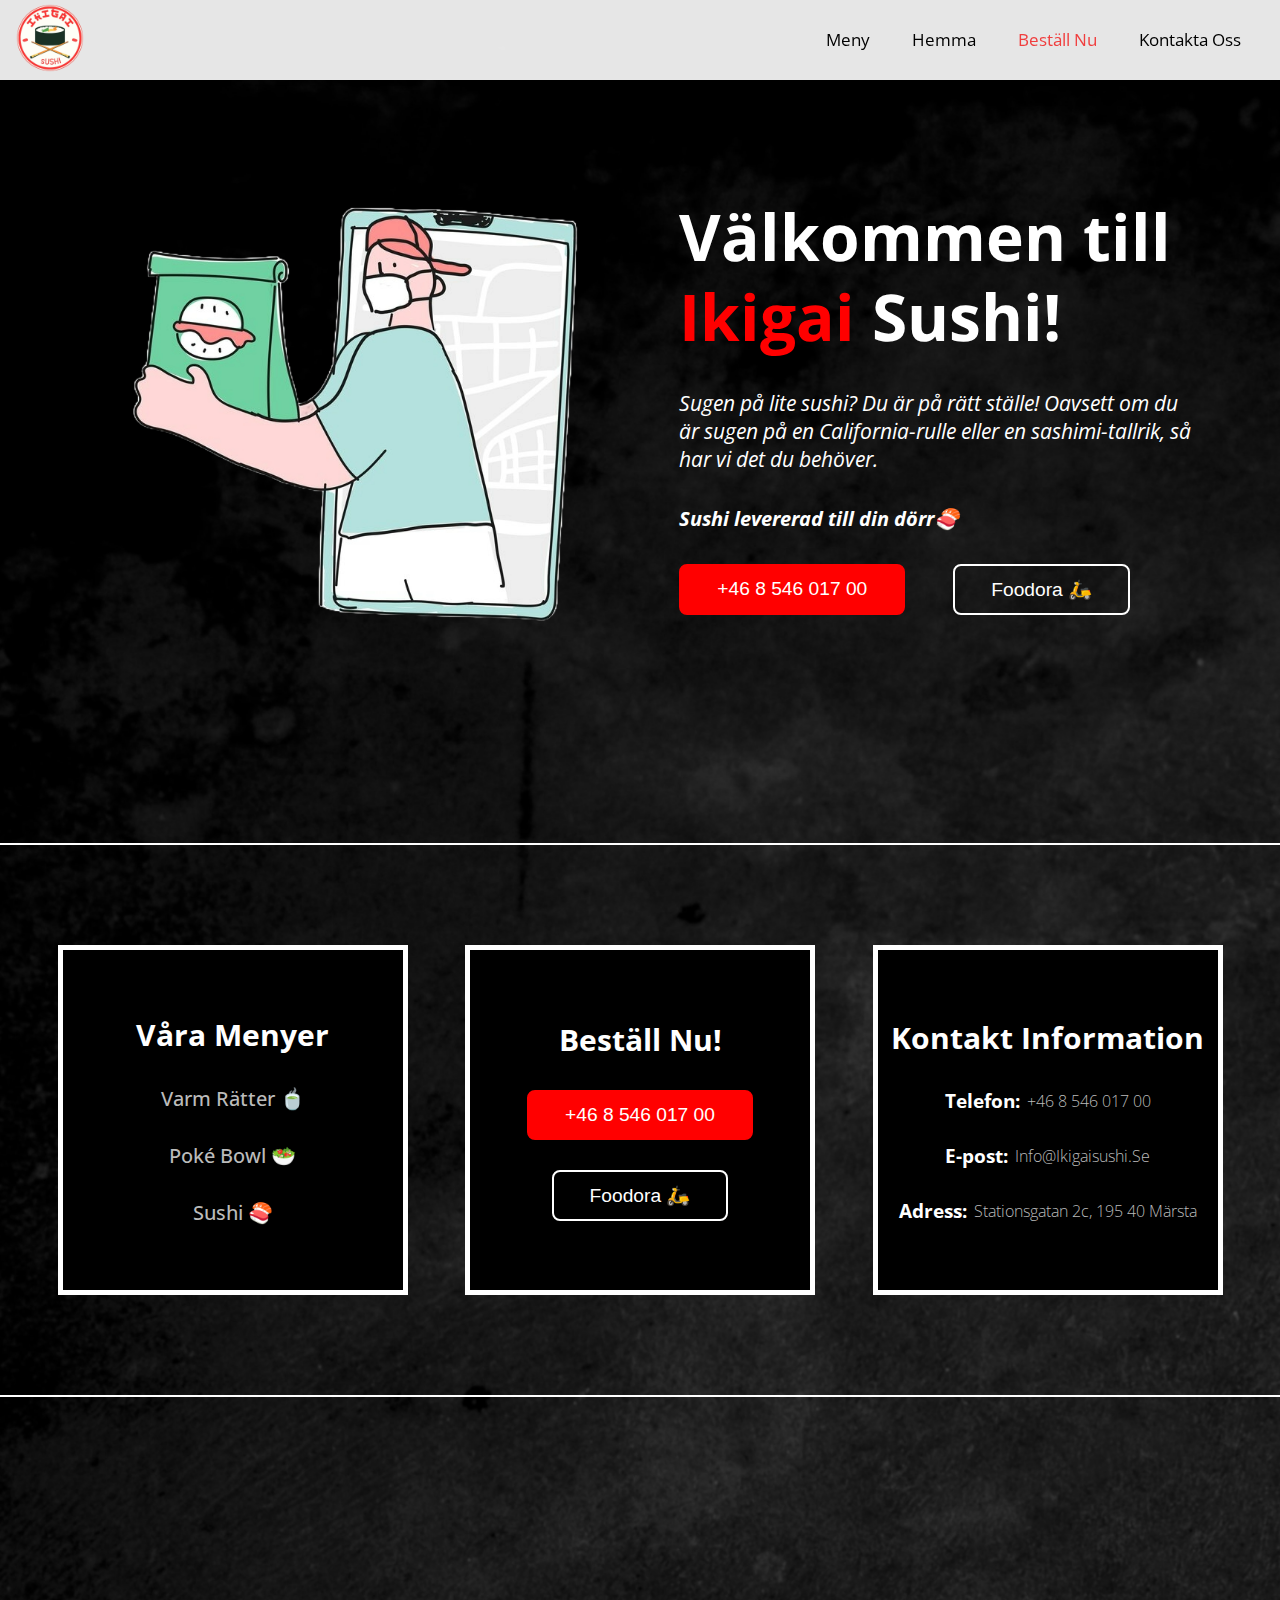
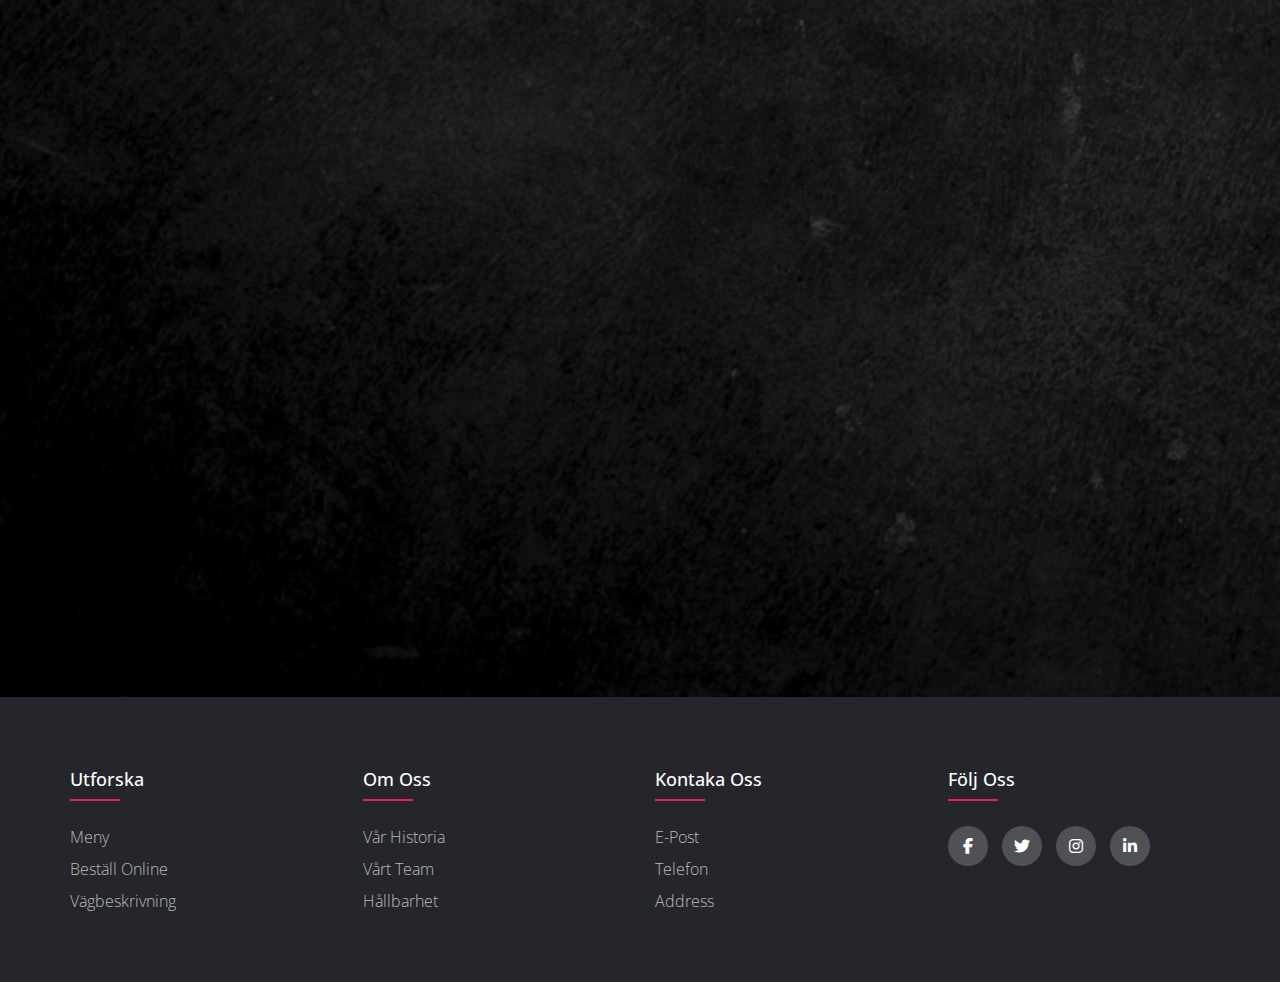
==== contactUs.html @ e011df1f "Ikigai Sushi" ====
<!DOCTYPE html>
<html lang="sv">
  <head>
    <meta charset="UTF-8" />
    <meta name="viewport" content="width=device-width, initial-scale=1.0" />
    <meta
      name="description"
      content="Upptäck Ikigai Sushi, din destination för autentisk sushi i Stockholm och Märsta. Njut av våra handgjorda California-rullar, sashimi, och poké bowls. Beställ nu för snabb leverans via Foodora eller kontakta oss direkt!"
    />
    <title>
      Ikigai Sushi - Bästa Sushi i Stockholm och Märsta | Autentisk Japansk Mat
    </title>
    <link rel="stylesheet" href="style.css" />
    <link
      rel="stylesheet"
      href="https://cdnjs.cloudflare.com/ajax/libs/font-awesome/6.5.1/css/all.min.css"
    />
    <link rel="preconnect" href="https://fonts.googleapis.com" />
    <link rel="preconnect" href="https://fonts.gstatic.com" crossorigin />
    <link
      href="https://fonts.googleapis.com/css2?family=Open+Sans:ital,wght@0,400;0,500;0,600;0,700;0,800;1,400&family=Poppins:ital,wght@0,300;0,400;0,500;0,600;0,700;0,800;1,300;1,400;1,500&family=Roboto+Slab:wght@400;500;600;700;800;900&family=Roboto:ital,wght@0,400;0,500;0,700;0,900;1,400;1,500;1,700;1,900&display=swap"
      rel="stylesheet"
    />
    <link rel="icon" type="image/x-icon" href="bilder/logo.png" />

    <link
      rel="stylesheet"
      href="https://fonts.googleapis.com/css2?family=Material+Symbols+Rounded:opsz,wght,FILL,GRAD@48,400,0,0"
    />

    <script src="script.js" defer></script>
  </head>
  <body>
    <nav>
      <label class="logo">
        <img src="bilder/logo.png" alt="logo" />
      </label>
      <input type="checkbox" id="check" />
      <label for="check" class="checkbtn">
        <i class="fas fa-bars"></i>
      </label>
      <ul>
        <li><a href="meny.html">Meny</a></li>
        <li><a href="index.html">Hemma</a></li>
        <li>
          <a
            target="_blank"
            href="https://www.foodora.se/en/restaurant/zbmp/ikigai-sushi"
            class="buy-now"
            >Beställ Nu</a
          >
        </li>
        <li><a href="contactUs.html">Kontakta Oss</a></li>
      </ul>
    </nav>

    <header class="header">
      <div class="odr-img">
        <img src="bilder/order-food.png" alt="sushi-with chopsticks" />
      </div>

      <div class="hdr-content">
        <h2 class="header-h2">
          Välkommen till<span class="header-red"> Ikigai</span>
          Sushi!
        </h2>
        <p class="header-p">
          Sugen på lite sushi? Du är på rätt ställe! Oavsett om du är sugen på
          en California-rulle eller en sashimi-tallrik, så har vi det du
          behöver.
        </p>
        <h3 class="header-h3">Sushi levererad till din dörr🍣</h3>

        <div class="header-btns">
          <button class="header-btn2">
            <a class="hdr-a" href="tel:+46854601700">+46 8 546 017 00</a>
          </button>
          <button class="header-btn">
            <a
              class="hdr-a"
              target="_blank"
              href="https://www.foodora.se/en/restaurant/zbmp/ikigai-sushi"
              >Foodora 🛵</a
            >
          </button>
        </div>
      </div>
    </header>

    <hr class="hr-1" />

    <section class="odr-section">
      <div class="odr-div menu">
        <h2>Våra Menyer</h2>
        <a href="meny.html#menu-section" target="_blank">Varm Rätter 🍵</a>
        <a href="meny.html#menu-section" target="_blank">Poké Bowl 🥗</a>
        <a href="meny.html#menu-section" target="_blank">Sushi 🍣</a>
      </div>
      <div class="action-div">
        <h2>Beställ Nu!</h2>
        <button class="header-btn2">
          <a class="hdr-a" href="tel:+46854601700">+46 8 546 017 00</a>
        </button>
        <button class="header-btn">
          <a
            class="hdr-a"
            target="_blank"
            href="https://www.foodora.se/en/restaurant/zbmp/ikigai-sushi"
            >Foodora 🛵</a
          >
        </button>
      </div>
      <div class="odr-div contact">
        <h2>Kontakt Information</h2>
        <div class="contacts-info">
          <h3>Telefon:</h3>
          <a href="tel:+46854601700">+46 8 546 017 00</a>
        </div>
        <div class="contacts-info">
          <h3>E-post:</h3>
          <a href="mailto:info@ikigaisushi.se">info@ikigaisushi.se </a>
        </div>
        <div class="contacts-info last">
          <h3>Adress:</h3>
          <a
            href="https://www.google.com/maps/place/Stationsgatan+2c,+195+40+M%C3%A4rsta/@59.6283521,17.8571806,17z/data=!3m1!4b1!4m6!3m5!1s0x465fbc17139b2471:0xfedfe82cd3d1cddf!8m2!3d59.6283494!4d17.8597555!16s%2Fg%2F11t2q5h8lj?entry=ttu"
            target="_blank"
            >Stationsgatan 2c, 195 40 Märsta</a
          >
        </div>
      </div>
    </section>

    <hr class="hr-1" />

    <div class="ggl-maps">
      <iframe
        src="https://www.google.com/maps/embed?pb=!1m18!1m12!1m3!1d2017.2811916368737!2d17.857196076180408!3d59.62832668705261!2m3!1f0!2f0!3f0!3m2!1i1024!2i768!4f13.1!3m3!1m2!1s0x465fbdd129aa3f49%3A0x8462a7da50262468!2sIkigai%20sushi!5e0!3m2!1ssv!2sse!4v1706409526575!5m2!1ssv!2sse"
        width="600"
        height="450"
        style="border: 0"
        allowfullscreen=""
        loading="lazy"
        referrerpolicy="no-referrer-when-downgrade"
      ></iframe>
    </div>

    <footer class="footer">
      <div class="container">
        <div class="row">
          <div class="footer-col">
            <h4>Utforska</h4>
            <ul>
              <li><a href="meny.html">Meny</a></li>
              <li>
                <a
                  target="_blank"
                  href="https://www.foodora.se/en/restaurant/zbmp/ikigai-sushi"
                  >Beställ online</a
                >
              </li>
              <li>
                <a
                  target="_blank"
                  href="https://www.google.com/maps/dir/59.6209787,17.8275386/ikigai+sushi/@59.6223814,17.7981888,5647m/data=!3m2!1e3!4b1!4m9!4m8!1m1!4e1!1m5!1m1!1s0x465fbdd129aa3f49:0x8462a7da50262468!2m2!1d17.859771!2d59.628324?entry=ttu&g_ep=EgoyMDI0MDgyNi4wIKXMDSoASAFQAw%3D%3D"
                  >Vägbeskrivning</a
                >
              </li>
            </ul>
          </div>
          <div class="footer-col">
            <h4>Om Oss</h4>
            <ul>
              <li><a href="#">Vår historia</a></li>
              <li><a href="#">Vårt team</a></li>
              <li><a href="#">Hållbarhet</a></li>
            </ul>
          </div>
          <div class="footer-col">
            <h4>Kontaka Oss</h4>
            <ul>
              <li><a href="contactUs.html">E-post</a></li>
              <li><a href="contactUs.html">Telefon</a></li>
              <li><a href="contactUs.html">Address</a></li>
            </ul>
          </div>
          <div class="footer-col">
            <h4>Följ Oss</h4>
            <div class="social-links">
              <a href="#"><i class="fab fa-facebook-f"></i></a>
              <a href="#"><i class="fab fa-twitter"></i></a>
              <a href="#"><i class="fab fa-instagram"></i></a>
              <a href="#"><i class="fab fa-linkedin-in"></i></a>
            </div>
          </div>
        </div>
      </div>
    </footer>
  </body>
</html>
---- style.css ----
* {
  margin: 0;
  padding: 0;
  border: 0;

  outline: none;
  box-sizing: border-box;
}

@import url("https://fonts.googleapis.com/css2?family=Barlow+Semi+Condensed:wght@500;600&display=swap");

body {
  font-family: "Open Sans", sans-serif;
  background-image: url("bilder/background-img.jpg");
  background-size: cover;
  /* background-position: center center;  */
  overflow-x: hidden;
  user-select: none;
  min-height: 100vh;
}

.btn-a {
  text-decoration: none;
  color: white;
}

.hr-1 {
  border: 1px solid #fff;
  height: 1px;
  margin-top: 2rem;
}

.hr-2 {
  border: 1px solid #fff;
  height: 1px;
  margin-top: 2rem;
}

nav {
  background: #fff;
  height: 80px;
  display: flex;
  align-items: center;
  justify-content: space-between;
  width: 100%;
}
label.logo img {
  width: 100px;
  height: 100px;
}
nav ul {
  float: right;
  margin-right: 20px;
}
nav ul li {
  display: inline-block;
  line-height: 80px;
  margin: 0 5px;
}
nav ul li a {
  color: black;
  font-size: 17px;
  padding: 8px 14px;
  border-radius: 5px;
  text-decoration: none;
}

nav a:hover {
  background-color: #f03e3e;
  color: white;
  transition: 400ms ease-in-out;
}
.checkbtn {
  font-size: 30px;
  color: black;
  float: right;
  line-height: 80px;
  margin-right: 40px;
  cursor: pointer;
  display: none;
}

.buy-now {
  background: none;
  color: #f03e3e;
  cursor: pointer;
}
.buy-now:hover {
  color: #fff;
  transition: 400ms ease-in-out;
  border-radius: 5px;
  padding: 8px 14px;
}

#check {
  display: none;
}
@media (max-width: 952px) {
  label.logo {
    font-size: 30px;
    padding-left: 20px;
  }
  nav ul li a {
    font-size: 16px;
  }
  .buy-now {
    color: black;
  }
  .buy-now:hover {
    color: #f03e3e;
  }
}
@media (max-width: 858px) {
  .checkbtn {
    display: block;
  }

  nav > ul {
    position: fixed;
    width: 100%;
    height: 100vh;
    background: #fff;
    top: 80px;
    left: -100%;
    text-align: center;
    transition: all 0.5s;
  }
  .buy-now {
    color: black;
  }
  .buy-now:hover {
    color: #f03e3e;
  }

  nav ul li {
    display: block;
    margin: 25px 0;
    line-height: 30px;
  }
  nav ul li a {
    font-size: 20px;
  }
  a:hover,
  a.active {
    background: none;
    color: #f03e3e;
  }
  #check:checked ~ ul {
    left: 0;
  }
}

@media (max-width: 500px) {
  nav .logo img {
    height: 75px;
    width: 75px;
  }
  .buy-now {
    color: black;
  }
  .buy-now:hover {
    color: #f03e3e;
  }
}
section {
  background: url(bg1.jpg) no-repeat;
  background-size: cover;
  height: calc(100vh - 80px);
}

/* -----------HEADER------------ */

.header {
  display: flex;
  justify-content: space-evenly;
  margin-top: 3rem;
  align-items: center;
  padding: 3rem;
  position: relative;
  margin-bottom: 7rem;
}

.hdr-content,
.mdrn-content {
  display: flex;
  flex-direction: column;
  width: 40vw;
  gap: 2rem;
}

.header-h2 {
  font-size: 4rem;
  color: white;
  line-height: 5rem;
}

.header-red {
  color: red;
}

.header-p,
.mdrn-p {
  color: white;
  font-size: 1.3rem;
  font-style: italic;
}

.header-btns,
.mdrn-btns {
  display: flex;
  gap: 3rem;
  justify-content: baseline;
}

.header-btn,
.mdrn-btn {
  background: none;
  color: white;
  border: 2px solid #fff;
  border-radius: 0.5rem;
  padding: 12px 36px;
  font-size: 1.2rem;
  cursor: pointer;
}

.hdr-a {
  text-decoration: none;
  color: white;
  font-size: 1.2rem;
}

.header-btn2,
.mdrn-btn2,
.testimonial-box button {
  background: red;
  color: white;
  border-radius: 0.5rem;
  padding: 12px 36px;
  font-size: 1.2rem;
  border: 2px solid red;
  cursor: pointer;
}

.header-h3 {
  color: white;
  font-style: italic;
  font-size: 20px;
}

.header-btn2:hover,
.mdrn-btn2:hover {
  background: none;
  color: white;
  border: 2px solid #fff;
  border-radius: 0.5rem;
  padding: 12px 36px;
  font-size: 1.2rem;
  transition: 400ms all ease-in-out;
}

.header-btn:hover,
.mdrn-btn:hover {
  background: red;
  color: white;
  border-radius: 0.5rem;
  padding: 12px 36px;
  font-size: 1.2rem;
  transition: 400ms all ease-in-out;
  border: none;
}

.header-btn2 > a,
.header-btn > a {
  text-decoration: none;
  color: white;
}

.hdr-img > img {
  width: 30rem;
  height: 20rem;
  border: solid 3px #fff;
  margin-top: 7rem;
}

nav {
  position: fixed; /* Fixed position to keep it at the top */
  top: 0; /* Position it at the top */
  left: 0;
  width: 100%; /* Occupy full width of the viewport */
  z-index: 1000; /* Ensure it's above other elements */
  background-color: rgba(255, 255, 255, 0.9); /* Semi-transparent background */
  box-shadow: 0 2px 4px rgba(0, 0, 0, 0.1); /* Optional: Add a shadow */
}

/* Adjustments for other elements */
body {
  margin-top: 80px; /* Ensure content doesn't go under the fixed navbar */
}

.odr-img img {
  width: 550px;
  height: 550px;
}

/* ---------------------HEADER RESPONSIVE------------ */
@media screen and (max-width: 1200px) {
  header {
    flex-direction: column-reverse;
    gap: 1rem;
    margin-top: 2rem;
    margin-bottom: 5rem;
  }
  .hdr-img > img {
    width: 45rem;
    height: 30rem;
  }

  .hdr-content {
    width: 60vw;
    text-align: center;
  }
  .hdr-content h2 {
    font-size: 2.8rem;
    line-height: 3rem;
  }
  .header-btns {
    margin: auto;
  }
}

@media screen and (max-width: 658px) {
  header {
    margin-bottom: 5rem;
  }
  .hdr-content {
    width: 90vw;
  }

  .hdr-img > img {
    width: 23rem;
    height: 15rem;
  }

  .hdr-content h2 {
    font-size: 2.4rem;
    line-height: 2.6rem;
  }
  .hdr-content p {
    font-size: 1.2rem;
  }
  .mdrn-btn,
  .mdrn-btn2 .header-btn,
  .header-btn2 {
    padding: 10px 16px;
  }

  .mdrn-btn:hover,
  .mdrn-btn2:hover .header-btn:hover,
  .header-btn2:hover {
    padding: 10px 16px;
  }
  .header-btns {
    flex-direction: column;
    gap: 0.5rem;
  }

  .odr-img img {
    width: 300px;
    height: 300px;
  }
}

/* -------------------Slider------------- */

.container {
  max-width: 1200px;
  width: 95%;
  height: fit-content;
  margin: auto;
  margin-bottom: 4rem;
}
.slider-wrapper {
  position: relative;
}
.slider-wrapper .slide-button {
  position: absolute;
  top: 50%;
  outline: none;
  border: none;
  height: 50px;
  width: 50px;
  z-index: 5;
  color: #fff;
  display: flex;
  cursor: pointer;
  font-size: 2.2rem;
  background: #000;
  align-items: center;
  justify-content: center;
  border-radius: 50%;
  transform: translateY(-50%);
}
.slider-wrapper .slide-button:hover {
  background: #404040;
}
.slider-wrapper .slide-button#prev-slide {
  left: -25px;
  display: none;
}
.slider-wrapper .slide-button#next-slide {
  right: -25px;
}
.slider-wrapper .image-list {
  display: grid;
  grid-template-columns: repeat(10, 1fr);
  gap: 18px;
  font-size: 0;
  list-style: none;
  margin-bottom: 30px;
  overflow-x: auto;
  scrollbar-width: none;
}
.slider-wrapper .image-list::-webkit-scrollbar {
  display: none;
}
.slider-wrapper .image-list .image-item {
  width: 325px;
  height: 400px;
  object-fit: cover;
}
.container .slider-scrollbar {
  height: 24px;
  width: 100%;
  display: flex;
  align-items: center;
}
.slider-scrollbar .scrollbar-track {
  background: #ccc;
  width: 100%;
  height: 2px;
  display: flex;
  align-items: center;
  border-radius: 4px;
  position: relative;
}
.slider-scrollbar:hover .scrollbar-track {
  height: 4px;
}
.slider-scrollbar .scrollbar-thumb {
  position: absolute;
  background: #000;
  top: 0;
  bottom: 0;
  width: 50%;
  height: 100%;
  cursor: grab;
  border-radius: inherit;
}
.slider-scrollbar .scrollbar-thumb:active {
  cursor: grabbing;
  height: 8px;
  top: -2px;
}
.slider-scrollbar .scrollbar-thumb::after {
  content: "";
  position: absolute;
  left: 0;
  right: 0;
  top: -10px;
  bottom: -10px;
}
.container h2 {
  color: white;
  text-align: center;
  font-size: 40px;
  margin: 40px;
  font-weight: 600;
}

/* Styles for mobile and tablets */
@media only screen and (max-width: 1023px) {
  .slider-wrapper .slide-button {
    display: none !important;
  }
  .slider-wrapper .image-list {
    gap: 10px;
    margin-bottom: 15px;
    scroll-snap-type: x mandatory;
  }
  .slider-wrapper .image-list .image-item {
    width: 380px;
    height: 480px;
  }
  .slider-scrollbar .scrollbar-thumb {
    width: 20%;
  }
}
@media screen and (max-width: 410px) {
  .container h2 {
    font-size: 26px;
  }
}
/*------------------------- Modern Food ---------------------*/
.modern-food {
  display: flex;
  padding: 1rem;
  width: 100vw;
  margin: 3rem auto;
  align-items: center;
  justify-content: space-evenly;
}
.mdrn-h2 {
  font-size: 2.6rem;
  font-weight: 700;
  color: #fff;
}

.mdrn-img1 {
  width: 700px;
  height: 500px;
  margin-top: 5rem;
}

@media screen and (max-width: 1050px) {
  .modern-food {
    display: flex;
    flex-direction: column;
    width: 90vw;
    margin-top: 7rem;
    margin-bottom: 3rem;
  }

  .mdrn-content {
    width: 70vw;
  }

  .mdrn-btns {
    gap: 0.5rem;
  }

  .mdrn-btns {
    justify-content: start;
  }

  .mdrn-img1 {
    width: 700px;
    height: 450px;
    margin: 0;
  }
}
@media screen and (max-width: 750px) {
  .modern-food {
    display: flex;
    flex-direction: column;
    margin-top: 6rem;
    margin-bottom: 4rem;
  }

  .mdrn-content {
    width: 70vw;
  }

  .mdrn-content h2 {
    font-size: 2.4rem;
  }

  .mdrn-content p {
    font-size: 1.3rem;
  }
  .mdrn-btns {
    width: 40vw;
  }

  .mdrn-btns {
    justify-content: start;
    width: 80vw;
  }

  .mdrn-img1 {
    width: 450px;
    height: 320px;
    margin-right: -4rem;
  }
}
@media screen and (max-width: 450px) {
  .modern-food {
    display: flex;
    flex-direction: column;
    margin-top: 7rem;
    margin-bottom: 15rem;
  }

  .mdrn-content {
    width: 70vw;
  }

  .mdrn-content h2 {
    font-size: 2rem;
  }

  .mdrn-content p {
    font-size: 1rem;
  }
  .mdrn-btns {
    width: 40vw;
  }

  .mdrn-btns {
    flex-direction: column;
    justify-content: start;
    width: 80vw;
  }

  .mdrn-img1 {
    width: 300px;
    height: 200px;
    margin-right: -4rem;
    margin-top: 2rem;
  }

  .ggl-maps {
    margin-top: 100px;
    margin-bottom: 100px;
  }
}

/*------------ Sushi Rolls--------------- */

.testimonial-box {
  height: 100%;
  font-family: "Barlow Semi Condensed", sans-serif;
}

.testimonial-box a:link,
.testimonial-box a:active,
.testimonial-box a:visited,
.testimonial-box a:hover {
  color: #3f51b5;
}

.testimonialH2 {
  margin: 30px auto;
  color: white;
  font-size: 32px;
  text-align: center;
}

.outerdiv {
  display: flex;
  align-items: center;
  justify-content: center;
}
.innerdiv {
  transform: scale(0.9);
  margin: 1rem;
  display: grid;
  grid-gap: 1.5rem;
  grid-template-rows: repeat(2, 15rem);
  grid-template-columns: repeat(4, 17rem);
}
.eachdiv {
  padding: 1rem 2rem;
  border-radius: 0.8rem;
  box-shadow: 5px 5px 20px #6d6b6b6b;
  color: white;
}
.div1 {
  background: #733fc8;
  grid-column: 1/3;
  grid-row: 1/2;
  background-image: url(https://raw.githubusercontent.com/RahulSahOfficial/testimonials_grid_section/5532c958b7d3c9b910a216b198fdd21c73112d84/images/bg-pattern-quotation.svg);
  background-repeat: no-repeat;
  background-position-x: 25rem;
}
.div2 {
  background: #49556b;
  grid-column: 3/4;
  grid-row: 1/2;
}
.div3 {
  background: white;
  grid-column: 4/5;
  grid-row: 1/3;
  color: black;
}
.div4 {
  background: rgb(0, 0, 0);
  grid-column: 1/2;
  grid-row: 2/3;
}
.div5 {
  background: #18202d;
  grid-column: 2/4;
  grid-row: 2/3;
}
.userdetails {
  display: flex;
}
.imgbox {
  margin-right: 1rem;
}
.imgbox img {
  border-radius: 50%;
  width: 2rem;
  border: 2px solid #cec5c5;
}
.detbox {
  display: flex;
  flex-direction: column;
  justify-content: center;
}
.detbox p {
  margin: 0;
}
.detbox .name {
  color: hsl(0, 0%, 81%);
  font-size: 0.9rem;
  margin-bottom: 0.1rem;
  font-weight: 600;
}
.detbox .name.dark {
  color: #49505a;
}

.review h4 {
  font-size: 1.4rem;
  color: #f3deff;
  font-weight: 600;
  line-height: 1.5;
  margin-bottom: 0.8rem;
}
.review.dark h4 {
  color: #4b5258;
}
.review p {
  font-size: 0.95rem;
  color: white;
  font-weight: 500;
  opacity: 50%;
  line-height: 1.5;
}
.review.dark p {
  color: #0e0e0e;
}

@media only screen and (max-width: 1000px) {
  .innerdiv {
    transform: scale(0.7);
  }
}
@media only screen and (max-width: 800px) {
  .innerdiv {
    transform: scale(0.6);
  }
}
@media only screen and (max-width: 600px) {
  .div1 {
    background-position-x: 10rem;
  }
  .innerdiv {
    display: flex;
    flex-direction: column;
    transform: scale(1);
    margin: 2rem;
    margin-bottom: 5rem;
  }
  .attribution {
    position: relative;
  }
}

/* -------------footer------------ */
.ggl-maps {
  display: flex;
  width: 100%;
  height: 100vh;
  justify-content: center;
  align-items: center;
}

iframe {
  width: 80%;
  height: 500px;
}

footer .container {
  max-width: 1170px;
  margin: auto;
}
.row {
  display: flex;
  flex-wrap: wrap;
}
ul {
  list-style: none;
}
.footer {
  background-color: #24262b;
  padding: 70px 0;
}
.footer-col {
  width: 25%;
  padding: 0 15px;
}
.footer-col h4 {
  font-size: 18px;
  color: #ffffff;
  text-transform: capitalize;
  margin-bottom: 35px;
  font-weight: 500;
  position: relative;
}
.footer-col h4::before {
  content: "";
  position: absolute;
  left: 0;
  bottom: -10px;
  background-color: #e91e63;
  height: 2px;
  box-sizing: border-box;
  width: 50px;
}
.footer-col ul li:not(:last-child) {
  margin-bottom: 10px;
}
.footer-col ul li a,
.menu a,
.contact a {
  font-size: 16px;
  text-transform: capitalize;
  color: #ffffff;
  text-decoration: none;
  font-weight: 300;
  color: #bbbbbb;
  display: block;
  transition: all 0.3s ease;
}
.footer-col ul li a:hover,
.menu a:hover,
.contact a:hover {
  color: #ffffff;
  padding-left: 8px;
}
.footer-col .social-links a {
  display: inline-block;
  height: 40px;
  width: 40px;
  background-color: rgba(255, 255, 255, 0.2);
  margin: 0 10px 10px 0;
  text-align: center;
  line-height: 40px;
  border-radius: 50%;
  color: #ffffff;
  transition: all 0.5s ease;
}
.footer-col .social-links a:hover {
  color: #24262b;
  background-color: #ffffff;
}

/*responsive*/

@media (max-width: 767px) {
  .footer-col {
    width: 50%;
    margin-bottom: 30px;
  }
}
@media (max-width: 574px) {
  .footer-col {
    width: 100%;
  }
}

/* -----------------OdrSection----------------- */
.odr-section {
  color: white;
  width: 100%;
  height: 100%;
  display: flex;
  align-items: center;
  margin: 100px auto;
  justify-content: space-evenly;
}

.menu,
.contact,
.action-div {
  display: flex;
  flex-direction: column;
  gap: 30px;
  background-color: #000;
  border: 5px solid #fff;
  width: 350px;
  height: 350px;
  align-items: center;
  justify-content: center;
}

.menu h2 {
  font-size: 35px;
}

.menu a {
  font-size: 20px;
  font-weight: 500;
}

.contact h2,
.menu h2,
.action-div h2 {
  font-size: 30px;
}

.contacts-info {
  display: flex;
  align-items: center;
  gap: 7px;
}

.action-div {
  align-items: center;
}

/* -----------Odr responsive---------------- */
@media screen and (max-width: 1150px) {
  .odr-section {
    flex-direction: column;
    gap: 40px;
  }
}

@media screen and (max-width: 350px) {
  .menu,
  .contact,
  .action-div {
    width: 300px;
  }

  .contact h2 {
    font-size: 25px;
  }

  .last {
    display: flex;
    flex-direction: column;
  }
}

/*------------------MenuSLider------------------  */

.img-slider {
  position: relative;
  width: 100%;
  height: 500px;
  margin-top: 80px;
  background: #1d212b;
}

.img-slider .slide {
  z-index: 1;
  position: absolute;
  width: 100%;
  height: 100%;
  clip-path: circle(0% at 0 50%);
}

.img-slider .slide.active {
  clip-path: circle(150% at 0 50%);
  transition: 2s;
  transition-property: clip-path;
}

.img-slider .slide img {
  z-index: 1;
  width: 100%; /* Fill the width of the slide */
  height: 100%; /* Fill the height of the slide */
  object-fit: cover; /* Maintain aspect ratio and cover the entire slide */
  border-radius: 5px;
}

.img-slider .slide .info {
  position: absolute;
  bottom: 50px;
  left: 50px;
  padding: 20px 30px;
  background: linear-gradient(
    to right,
    rgba(0, 0, 0, 0.8),
    rgba(255, 8, 8, 0.3)
  );
  border-radius: 8px;
  color: #fff;
  max-width: 35%;
  animation: fadeIn 1.5s ease-out forwards;
}

.img-slider .slide .info h2 {
  color: #fff;
  font-size: 48px;
  font-weight: 800;
  letter-spacing: 2px;
  margin-bottom: 10px;
  text-transform: uppercase;
}

.img-slider .slide .info p {
  color: #ddd;
  font-size: 18px;
  line-height: 1.6;
  width: 100%;
}

@keyframes fadeIn {
  0% {
    opacity: 0;
  }
  100% {
    opacity: 1;
  }
}

.img-slider .navigation {
  z-index: 2;
  position: absolute;
  display: flex;
  bottom: 30px;
  left: 50%;
  transform: translateX(-50%);
}

.img-slider .navigation .btn {
  background: rgba(255, 255, 255, 0.5);
  width: 12px;
  height: 12px;
  margin: 10px;
  border-radius: 50%;
  cursor: pointer;
}

.img-slider .navigation .btn.active {
  background: #fd0a0a;
  box-shadow: 0 0 2px rgba(0, 0, 0, 0.5);
}

@media (max-width: 820px) {
  .img-slider {
    width: auto;
    height: 375px;
  }

  .img-slider .slide .info {
    padding: 10px 25px;
    max-width: 50%;
  }

  .img-slider .slide .info h2 {
    font-size: 35px;
  }

  .img-slider .slide .info p {
    font-size: 15px;
  }

  .img-slider .navigation {
    bottom: 25px;
  }

  .img-slider .navigation .btn {
    width: 10px;
    height: 10px;
    margin: 8px;
  }
}

@media (max-width: 620px) {
  .img-slider {
    width: auto;
    height: 250px;
  }

  .img-slider .slide .info {
    padding: 10px 20px;
    max-width: 70%;
  }

  .img-slider .slide .info h2 {
    font-size: 30px;
  }

  .img-slider .slide .info p {
    font-size: 13px;
  }

  .img-slider .navigation {
    bottom: 15px;
  }

  .img-slider .navigation .btn {
    width: 8px;
    height: 8px;
    margin: 6px;
  }
}

@media (max-width: 420px) {
  .img-slider {
    width: auto;
    height: 200px;
  }

  .img-slider .slide .info {
    padding: 5px 10px;
    max-width: 90%;
  }

  .img-slider .slide .info h2 {
    font-size: 25px;
  }

  .img-slider .slide .info p {
    font-size: 11px;
  }

  .img-slider .navigation {
    bottom: 10px;
  }
}

/* --------------------------MenuSection------------------ */

.menu-section {
  text-align: center;
  padding: 20px;
  margin: 20px 0;
  height: auto;
}

.menu-section h2 {
  margin-bottom: 20px;
  font-size: 42px;
  color: white;
  padding: 10px;
}

/* Desktop First */
.menu-grid {
  display: flex;
  flex-wrap: wrap;
  justify-content: center;
  gap: 20px;
}

.menu-item {
  border: 5px solid #ddd;
  border-radius: 8px;
  overflow: hidden;
  flex: 1 1 calc(33.333% - 20px); /* 3 items per row */
  max-width: calc(33.333% - 20px);
  transition: transform 0.3s ease, box-shadow 0.3s ease; /* Smooth transition */
  box-shadow: 0 4px 8px rgba(0, 0, 0, 0.1); /* Initial subtle shadow */
}

.menu-item img {
  width: 100%;
  height: auto;
  cursor: pointer;
}

/* Hover Effect */
.menu-item:hover {
  transform: scale(1.05); /* Slightly enlarge the image */
}

/* Tablet (Max-width: 991px) */
@media (max-width: 991px) {
  .menu-item {
    flex: 1 1 calc(50% - 20px); /* 2 items per row */
    max-width: calc(50% - 20px);
  }
}

/* Mobile (Max-width: 599px) */
@media (max-width: 599px) {
  .menu-item {
    flex: 1 1 100%; /* 1 item per row */
    max-width: 100%;
  }
}
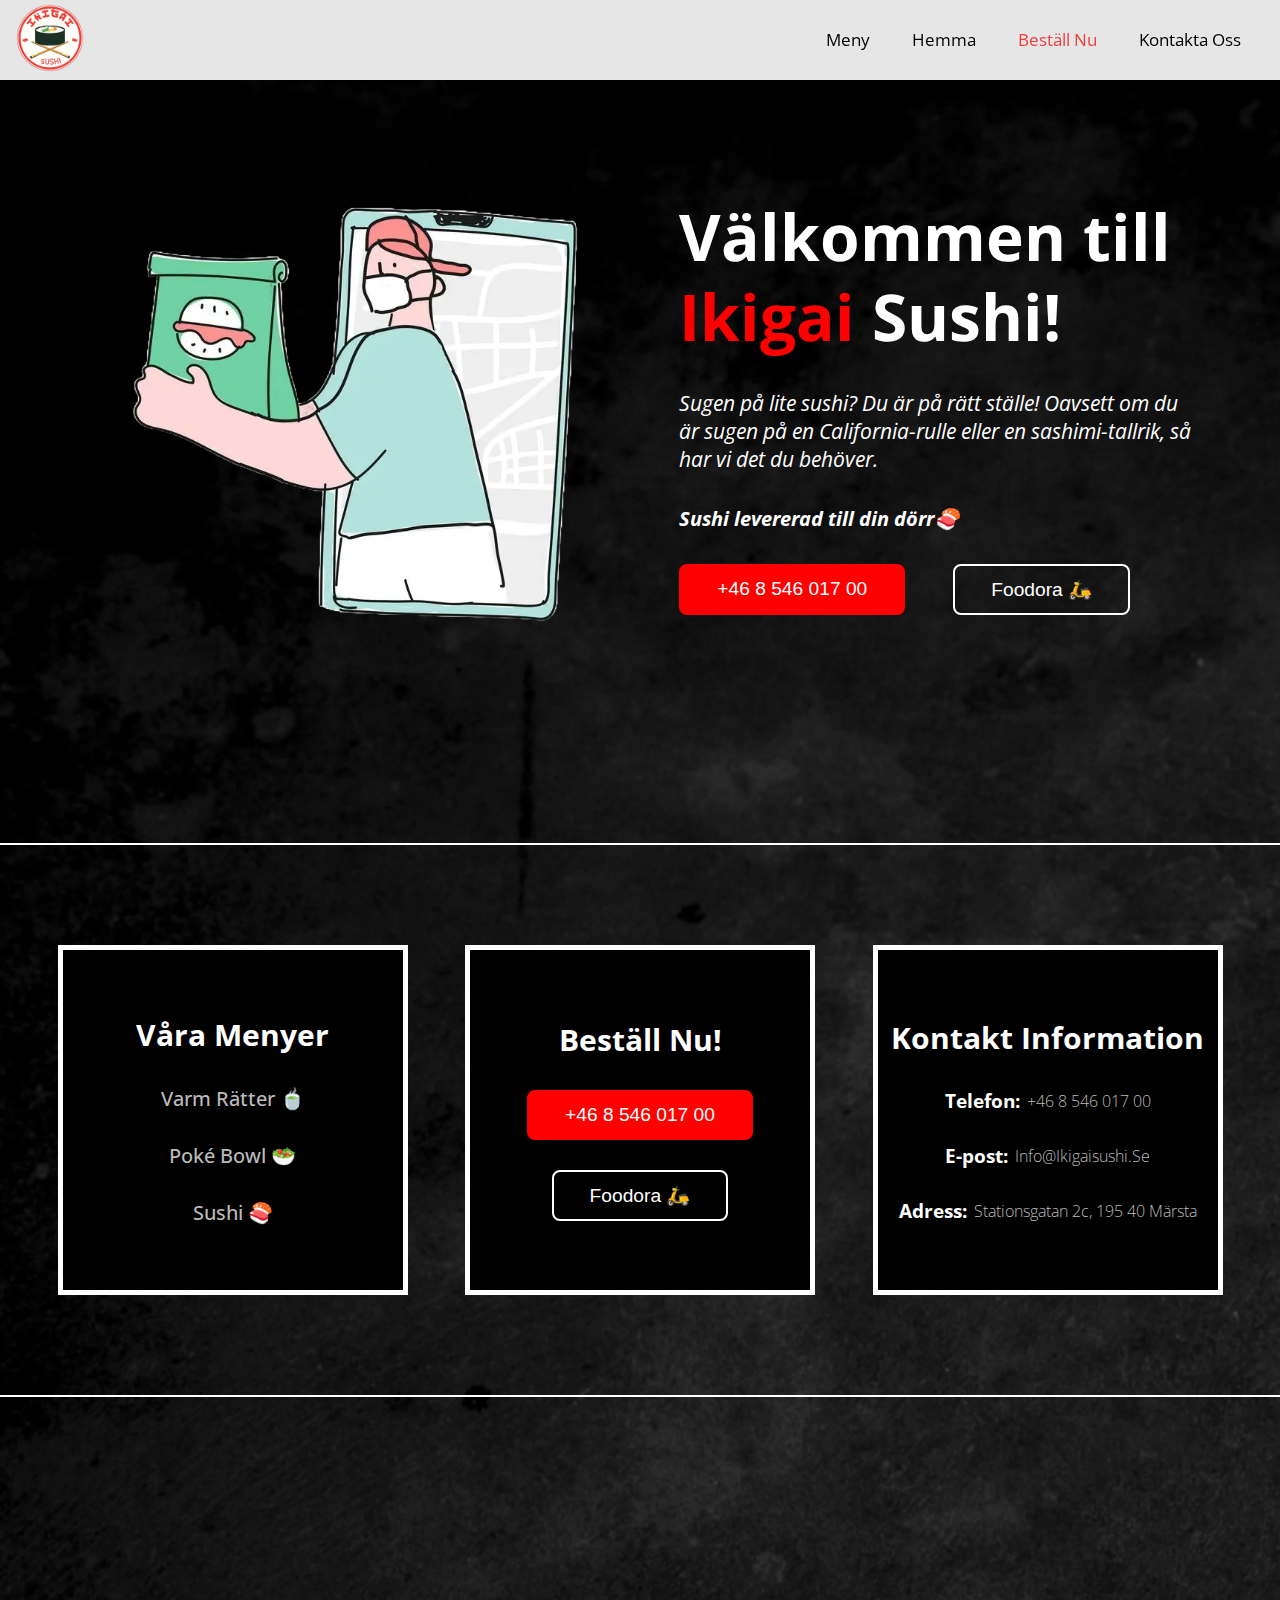
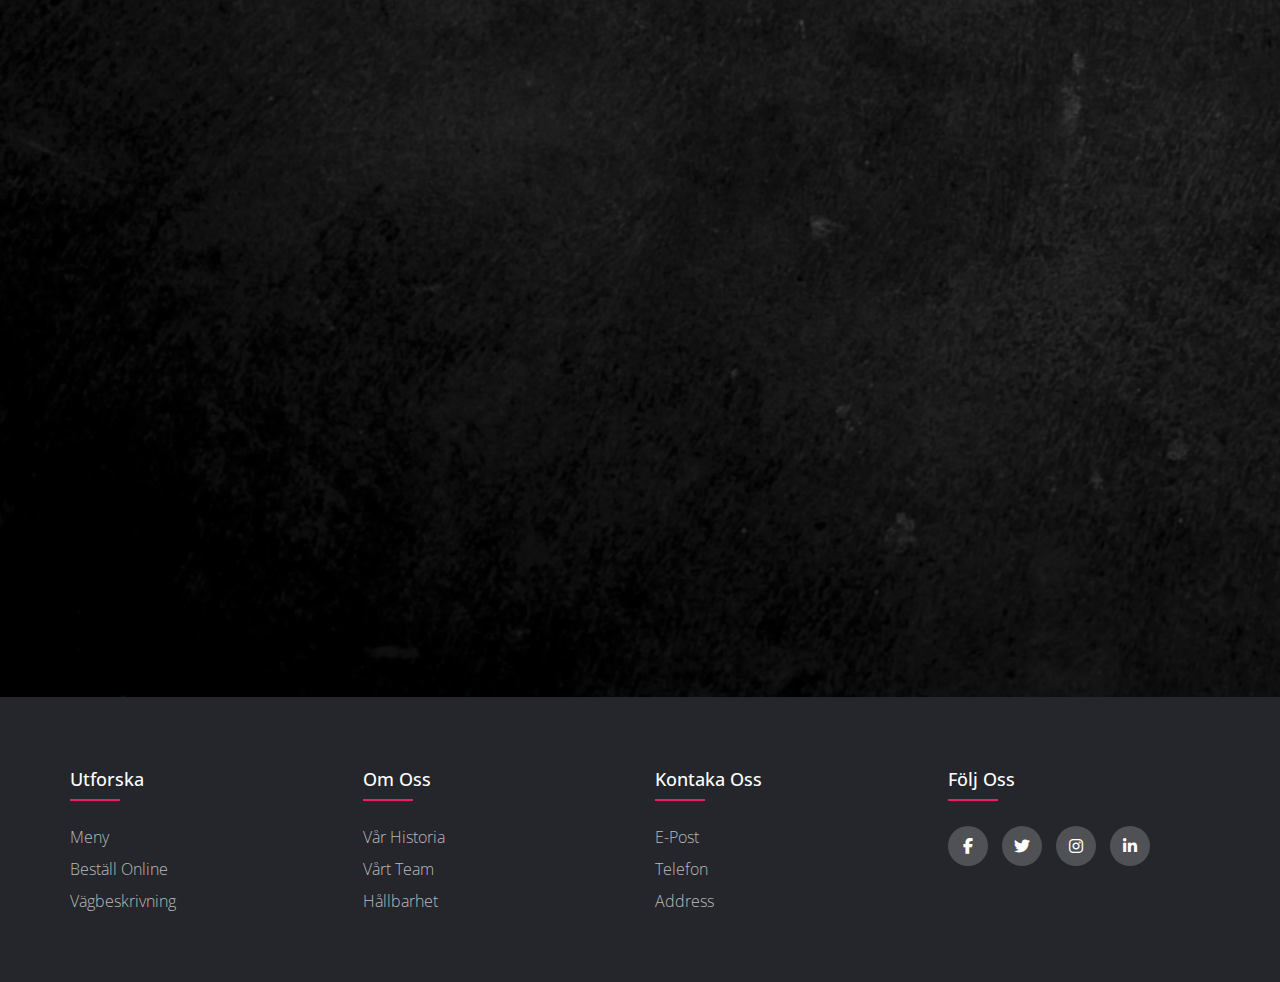
==== commit b1398483: "Changed image format to webp" ====
--- a/contactUs.html
+++ b/contactUs.html
@@ -21,7 +21,7 @@
       href="https://fonts.googleapis.com/css2?family=Open+Sans:ital,wght@0,400;0,500;0,600;0,700;0,800;1,400&family=Poppins:ital,wght@0,300;0,400;0,500;0,600;0,700;0,800;1,300;1,400;1,500&family=Roboto+Slab:wght@400;500;600;700;800;900&family=Roboto:ital,wght@0,400;0,500;0,700;0,900;1,400;1,500;1,700;1,900&display=swap"
       rel="stylesheet"
     />
-    <link rel="icon" type="image/x-icon" href="bilder/logo.png" />
+    <link rel="icon" type="image/x-icon" href="bilder/logo.webp" />
 
     <link
       rel="stylesheet"
@@ -33,7 +33,7 @@
   <body>
     <nav>
       <label class="logo">
-        <img src="bilder/logo.png" alt="logo" />
+        <img src="bilder/logo.webp" alt="logo" />
       </label>
       <input type="checkbox" id="check" />
       <label for="check" class="checkbtn">
@@ -56,7 +56,7 @@
 
     <header class="header">
       <div class="odr-img">
-        <img src="bilder/order-food.png" alt="sushi-with chopsticks" />
+        <img src="bilder/order-food.webp" alt="sushi-with chopsticks" />
       </div>
 
       <div class="hdr-content">
--- a/style.css
+++ b/style.css
@@ -11,7 +11,7 @@
 
 body {
   font-family: "Open Sans", sans-serif;
-  background-image: url("bilder/background-img.jpg");
+  background-image: url("bilder/background-img.webp");
   background-size: cover;
   /* background-position: center center;  */
   overflow-x: hidden;
@@ -163,7 +163,7 @@
   }
 }
 section {
-  background: url(bg1.jpg) no-repeat;
+  background: url(bg1.webp) no-repeat;
   background-size: cover;
   height: calc(100vh - 80px);
 }
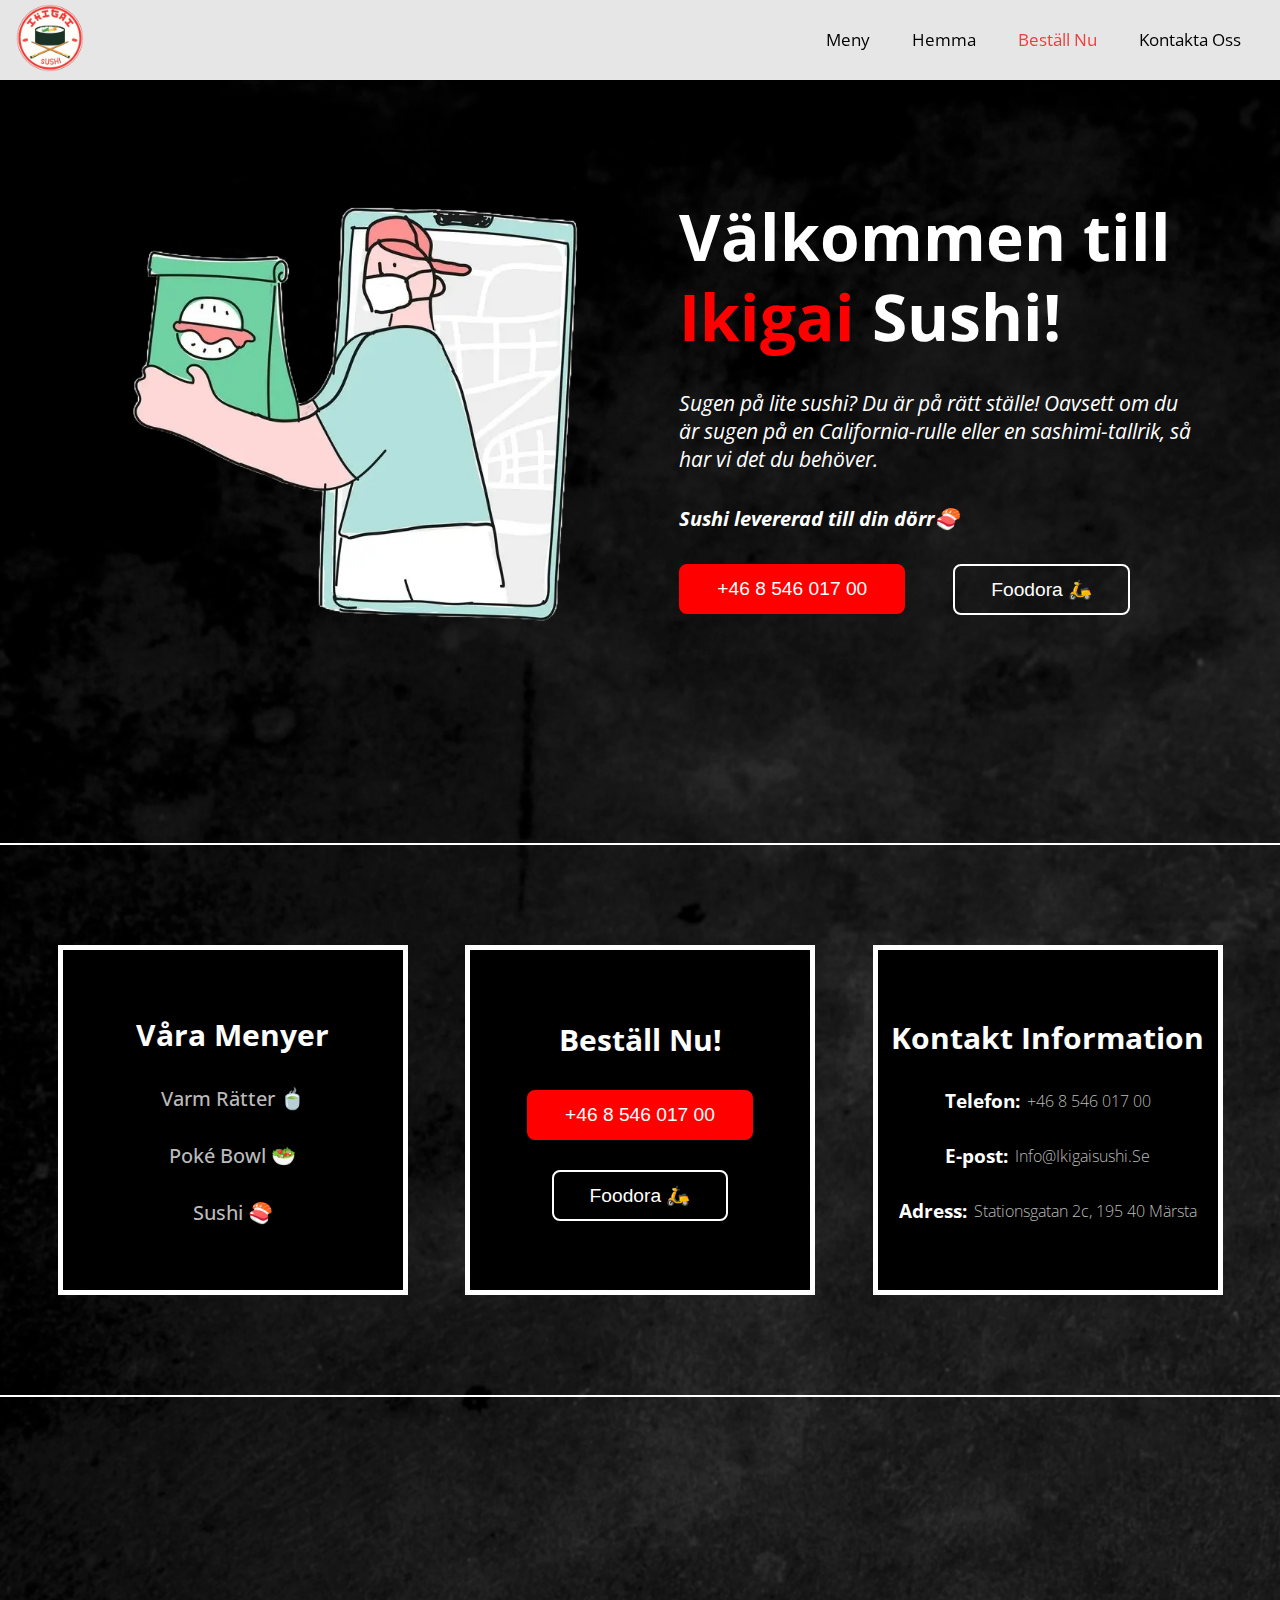
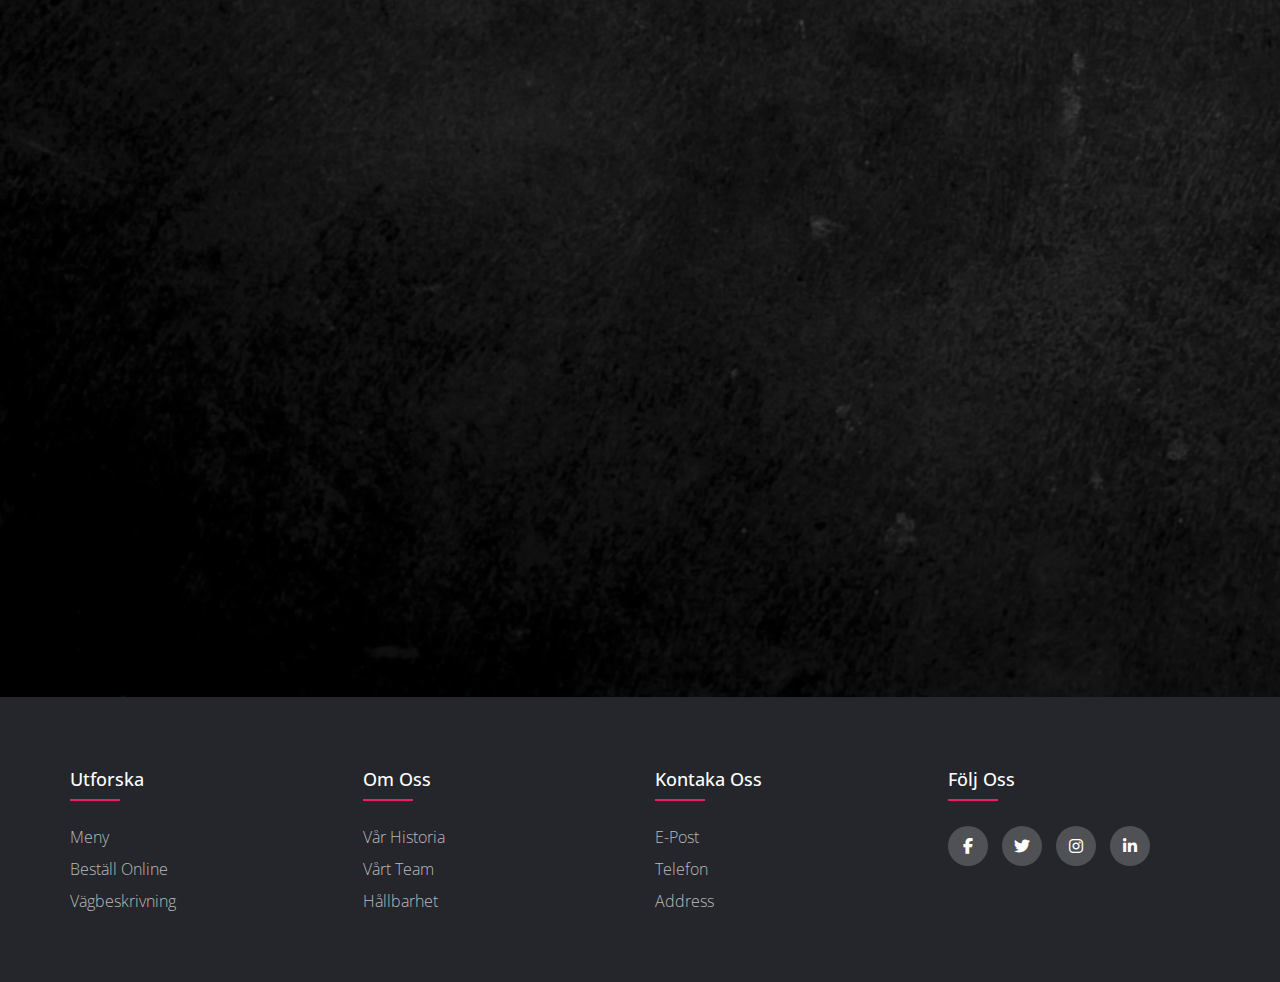
==== commit 5f30aff0: "Placed buttons in anchor tags" ====
--- a/contactUs.html
+++ b/contactUs.html
@@ -72,17 +72,16 @@
         <h3 class="header-h3">Sushi levererad till din dörr🍣</h3>
 
         <div class="header-btns">
-          <button class="header-btn2">
-            <a class="hdr-a" href="tel:+46854601700">+46 8 546 017 00</a>
-          </button>
-          <button class="header-btn">
-            <a
-              class="hdr-a"
-              target="_blank"
-              href="https://www.foodora.se/en/restaurant/zbmp/ikigai-sushi"
-              >Foodora 🛵</a
-            >
-          </button>
+          <a class="hdr-a" href="tel:+46854601700">
+            <button class="header-btn2">
+              +46 8 546 017 00
+            </button>
+          </a>
+          <a class="hdr-a" target="_blank" href="https://www.foodora.se/en/restaurant/zbmp/ikigai-sushi">
+            <button class="header-btn">
+              Foodora 🛵
+            </button>
+          </a>
         </div>
       </div>
     </header>
@@ -98,17 +97,16 @@
       </div>
       <div class="action-div">
         <h2>Beställ Nu!</h2>
-        <button class="header-btn2">
-          <a class="hdr-a" href="tel:+46854601700">+46 8 546 017 00</a>
-        </button>
-        <button class="header-btn">
-          <a
-            class="hdr-a"
-            target="_blank"
-            href="https://www.foodora.se/en/restaurant/zbmp/ikigai-sushi"
-            >Foodora 🛵</a
-          >
-        </button>
+        <a class="hdr-a" href="tel:+46854601700">
+          <button class="header-btn2">
+            +46 8 546 017 00
+          </button>
+        </a>
+        <a class="hdr-a" target="_blank" href="https://www.foodora.se/en/restaurant/zbmp/ikigai-sushi">
+          <button class="header-btn">
+            Foodora 🛵
+          </button>
+        </a>
       </div>
       <div class="odr-div contact">
         <h2>Kontakt Information</h2>
